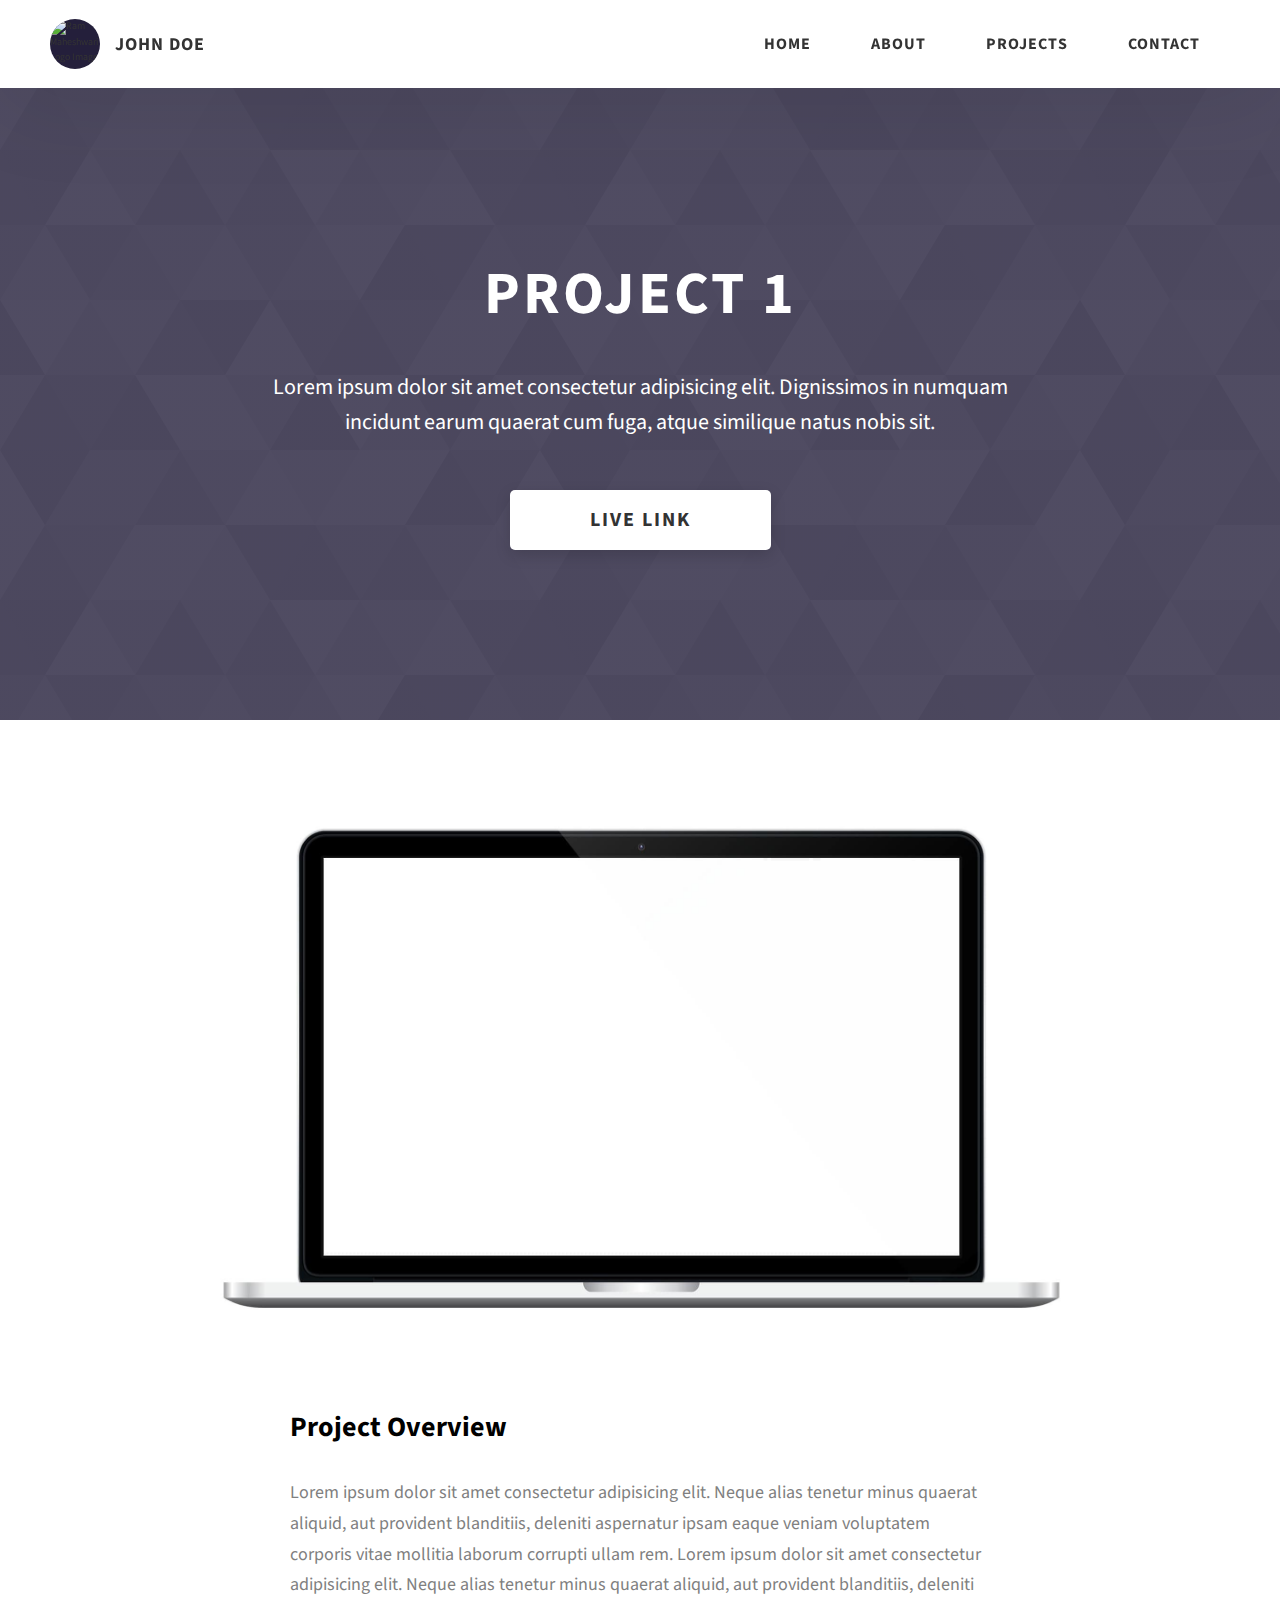
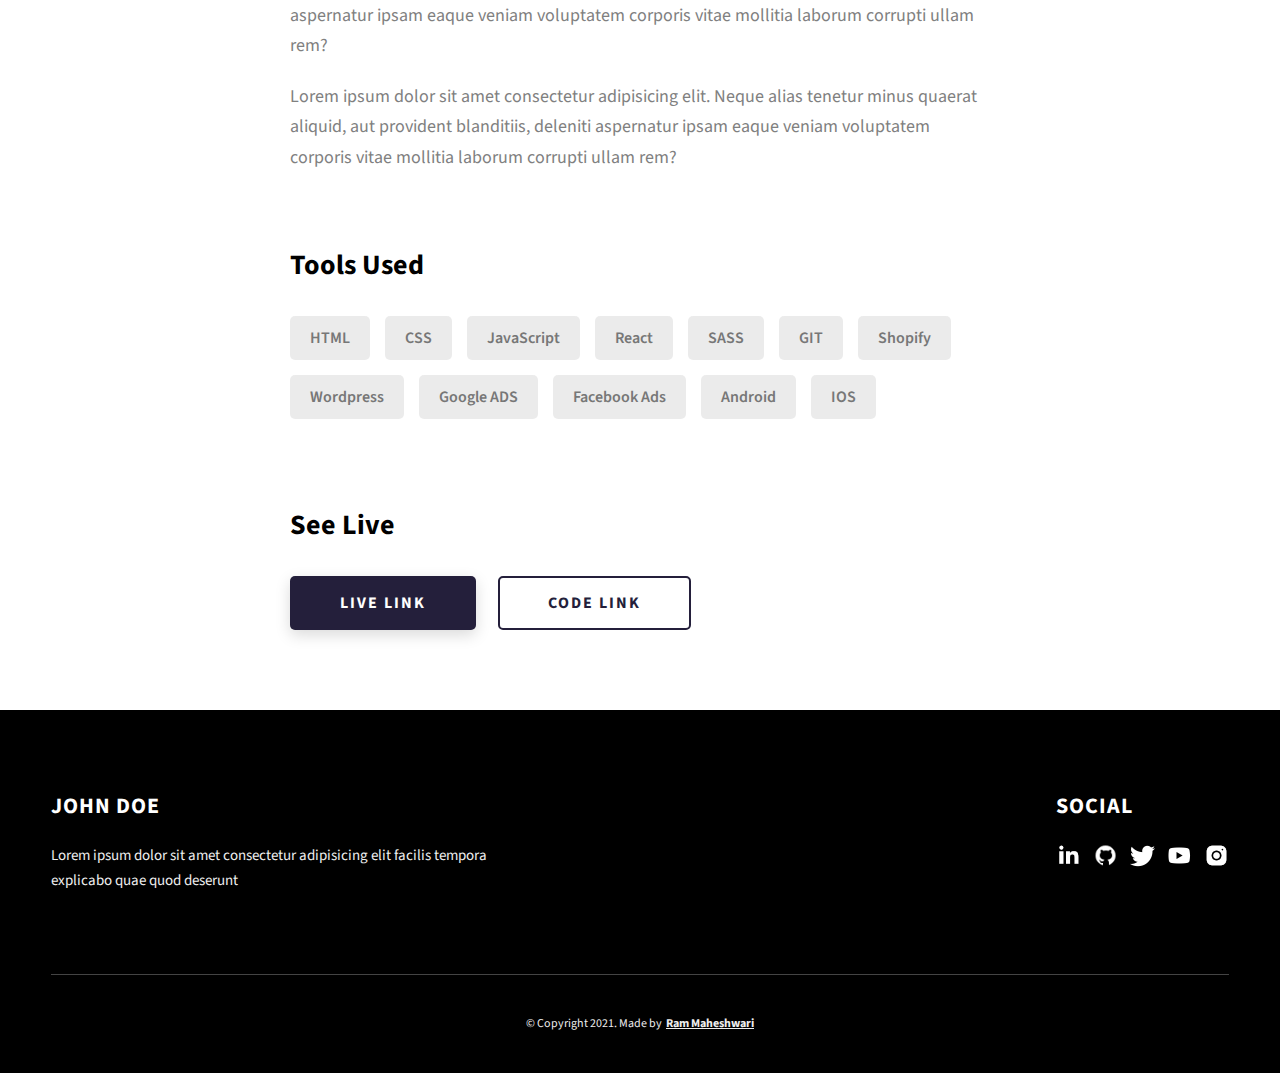
==== project-1.html @ 95735c0f "First Commit" ====
<!DOCTYPE html>
<html lang="en">
  <head>
    <meta charset="UTF-8" />
    <meta name="viewport" content="width=device-width, initial-scale=1.0" />
    <meta http-equiv="X-UA-Compatible" content="ie=edge" />
    <title>Case Study of Project 1</title>
    <meta name="description" content="Case study page of Project" />

    <link rel="stylesheet" href="css/style.css" />

    <link rel="preconnect" href="https://fonts.googleapis.com" />
    <link rel="preconnect" href="https://fonts.gstatic.com" crossorigin />
    <link
      href="https://fonts.googleapis.com/css2?family=Source+Sans+Pro:wght@400;600;700;900&display=swap"
      rel="stylesheet"
    />
  </head>
  <body>
    <header class="header">
      <div class="header__content">
        <div class="header__logo-container">
          <div class="header__logo-img-cont">
            <img
              src="./assets/png/john-doe.png"
              alt="Ram Maheshwari Logo Image"
              class="header__logo-img"
            />
          </div>
          <span class="header__logo-sub">John Doe</span>
        </div>
        <div class="header__main">
          <ul class="header__links">
            <li class="header__link-wrapper">
              <a href="./index.html" class="header__link"> Home </a>
            </li>
            <li class="header__link-wrapper">
              <a href="./index.html#about" class="header__link">About </a>
            </li>
            <li class="header__link-wrapper">
              <a href="./index.html#projects" class="header__link">
                Projects
              </a>
            </li>
            <li class="header__link-wrapper">
              <a href="./index.html#contact" class="header__link"> Contact </a>
            </li>
          </ul>
          <div class="header__main-ham-menu-cont">
            <img
              src="./assets/svg/ham-menu.svg"
              alt="hamburger menu"
              class="header__main-ham-menu"
            />
            <img
              src="./assets/svg/ham-menu-close.svg"
              alt="hamburger menu close"
              class="header__main-ham-menu-close d-none"
            />
          </div>
        </div>
      </div>
      <div class="header__sm-menu">
        <div class="header__sm-menu-content">
          <ul class="header__sm-menu-links">
            <li class="header__sm-menu-link">
              <a href="./index.html"> Home </a>
            </li>

            <li class="header__sm-menu-link">
              <a href="./index.html#about"> About </a>
            </li>

            <li class="header__sm-menu-link">
              <a href="./index.html#projects"> Projects </a>
            </li>

            <li class="header__sm-menu-link">
              <a href="./index.html#contact"> Contact </a>
            </li>
          </ul>
        </div>
      </div>
    </header>
    <section class="project-cs-hero">
      <div class="project-cs-hero__content">
        <h1 class="heading-primary">Project 1</h1>
        <div class="project-cs-hero__info">
          <p class="text-primary">
            Lorem ipsum dolor sit amet consectetur adipisicing elit. Dignissimos
            in numquam incidunt earum quaerat cum fuga, atque similique natus
            nobis sit.
          </p>
        </div>
        <div class="project-cs-hero__cta">
          <a href="#" class="btn btn--bg" target="_blank">Live Link</a>
        </div>
      </div>
    </section>
    <section class="project-details">
      <div class="main-container">
        <div class="project-details__content">
          <div class="project-details__showcase-img-cont">
            <img
              src="./assets/jpeg/project-mockup-example.jpeg"
              alt="Project Image"
              class="project-details__showcase-img"
            />
          </div>
          <div class="project-details__content-main">
            <div class="project-details__desc">
              <h3 class="project-details__content-title">Project Overview</h3>
              <p class="project-details__desc-para">
                Lorem ipsum dolor sit amet consectetur adipisicing elit. Neque
                alias tenetur minus quaerat aliquid, aut provident blanditiis,
                deleniti aspernatur ipsam eaque veniam voluptatem corporis vitae
                mollitia laborum corrupti ullam rem. Lorem ipsum dolor sit amet
                consectetur adipisicing elit. Neque alias tenetur minus quaerat
                aliquid, aut provident blanditiis, deleniti aspernatur ipsam
                eaque veniam voluptatem corporis vitae mollitia laborum corrupti
                ullam rem?
              </p>
              <p class="project-details__desc-para">
                Lorem ipsum dolor sit amet consectetur adipisicing elit. Neque
                alias tenetur minus quaerat aliquid, aut provident blanditiis,
                deleniti aspernatur ipsam eaque veniam voluptatem corporis vitae
                mollitia laborum corrupti ullam rem?
              </p>
            </div>
            <div class="project-details__tools-used">
              <h3 class="project-details__content-title">Tools Used</h3>
              <div class="skills">
                <div class="skills__skill">HTML</div>
                <div class="skills__skill">CSS</div>
                <div class="skills__skill">JavaScript</div>
                <div class="skills__skill">React</div>
                <div class="skills__skill">SASS</div>
                <div class="skills__skill">GIT</div>
                <div class="skills__skill">Shopify</div>
                <div class="skills__skill">Wordpress</div>
                <div class="skills__skill">Google ADS</div>
                <div class="skills__skill">Facebook Ads</div>
                <div class="skills__skill">Android</div>
                <div class="skills__skill">IOS</div>
              </div>
            </div>
            <div class="project-details__links">
              <h3 class="project-details__content-title">See Live</h3>
              <a
                href="#"
                class="btn btn--med btn--theme project-details__links-btn"
                target="_blank"
                >Live Link</a
              >
              <a
                href="#"
                class="btn btn--med btn--theme-inv project-details__links-btn"
                target="_blank"
                >Code Link</a
              >
            </div>
          </div>
        </div>
      </div>
    </section>
    <footer class="main-footer">
      <div class="main-container">
        <div class="main-footer__upper">
          <div class="main-footer__row main-footer__row-1">
            <h2 class="heading heading-sm main-footer__heading-sm">
              <span>Social</span>
            </h2>
            <div class="main-footer__social-cont">
              <a target="_blank" rel="noreferrer" href="#">
                <img
                  class="main-footer__icon"
                  src="./assets/png/linkedin-ico.png"
                  alt="icon"
                />
              </a>
              <a target="_blank" rel="noreferrer" href="#">
                <img
                  class="main-footer__icon"
                  src="./assets/png/github-ico.png"
                  alt="icon"
                />
              </a>
              <a target="_blank" rel="noreferrer" href="#">
                <img
                  class="main-footer__icon"
                  src="./assets/png/twitter-ico.png"
                  alt="icon"
                />
              </a>
              <a target="_blank" rel="noreferrer" href="#">
                <img
                  class="main-footer__icon"
                  src="./assets/png/yt-ico.png"
                  alt="icon"
                />
              </a>
              <a target="_blank" rel="noreferrer" href="#">
                <img
                  class="main-footer__icon main-footer__icon--mr-none"
                  src="./assets/png/insta-ico.png"
                  alt="icon"
                />
              </a>
            </div>
          </div>
          <div class="main-footer__row main-footer__row-2">
            <h4 class="heading heading-sm text-lt">John Doe</h4>
            <p class="main-footer__short-desc">
              Lorem ipsum dolor sit amet consectetur adipisicing elit facilis
              tempora explicabo quae quod deserunt
            </p>
          </div>
        </div>

        <div class="main-footer__lower">
          &copy; Copyright 2021. Made by
          <a rel="noreferrer" target="_blank" href="https://rammaheshwari.com"
            >Ram Maheshwari</a
          >
        </div>
      </div>
    </footer>
    <script src="./index.js"></script>
  </body>
</html>
---- css/style.css ----
/*
0 - 600px:      Phone
600 - 900px:    Tablet portrait
900 - 1200px:   Tablet landscape
[1200 - 1800] is where our normal styles apply
1800px + :      Big desktop
$breakpoint arguement choices:
- phone
- tab-port
- tab-land
- big-desktop

Inside media queries 1em is always 16px i.e 1em = 16px at every screen size only inside media queries
*/
*,
*::after,
*::before {
  margin: 0;
  padding: 0;
  box-sizing: inherit;
  font-family: inherit; }

html {
  font-size: 62.5%;
  scroll-behavior: smooth; }
  @media only screen and (max-width: 75em) {
    html {
      font-size: 59%; } }
  @media only screen and (max-width: 56.25em) {
    html {
      font-size: 56%; } }
  @media only screen and (min-width: 112.5em) {
    html {
      font-size: 65%; } }

body {
  box-sizing: border-box;
  position: relative;
  line-height: 1.5;
  font-family: sans-serif;
  overflow-x: hidden;
  overflow-y: scroll;
  font-family: 'Source Sans Pro', sans-serif; }

a {
  text-decoration: none;
  color: inherit; }

li {
  list-style: none; }

input:focus,
button:focus,
a:focus,
textarea:focus {
  outline: none; }

button {
  border: none;
  cursor: pointer; }

textarea {
  resize: none; }

.heading-primary {
  font-size: 6rem;
  text-transform: uppercase;
  letter-spacing: 3px;
  text-align: center; }
  @media only screen and (max-width: 37.5em) {
    .heading-primary {
      font-size: 4.5rem; } }

.heading-sec__mb-bg {
  margin-bottom: 11rem; }
  @media only screen and (max-width: 56.25em) {
    .heading-sec__mb-bg {
      margin-bottom: 8rem; } }

.heading-sec__mb-med {
  margin-bottom: 9rem; }
  @media only screen and (max-width: 56.25em) {
    .heading-sec__mb-med {
      margin-bottom: 8rem; } }

.heading-sec__main {
  display: block;
  font-size: 4rem;
  text-transform: uppercase;
  letter-spacing: 1px;
  letter-spacing: 3px;
  text-align: center;
  margin-bottom: 3.5rem;
  position: relative; }
  .heading-sec__main--lt {
    color: #fff; }
    .heading-sec__main--lt::after {
      content: '';
      background: #fff !important; }
  .heading-sec__main::after {
    content: '';
    position: absolute;
    top: calc(100% + 1.5rem);
    height: 5px;
    width: 3rem;
    background: #241F3B;
    left: 50%;
    transform: translateX(-50%);
    border-radius: 5px; }
    @media only screen and (max-width: 37.5em) {
      .heading-sec__main::after {
        top: calc(100% + 1.2rem); } }

.heading-sec__sub {
  display: block;
  text-align: center;
  color: #777;
  font-size: 2rem;
  font-weight: 500;
  max-width: 80rem;
  margin: auto;
  line-height: 1.6; }
  @media only screen and (max-width: 37.5em) {
    .heading-sec__sub {
      font-size: 1.8rem; } }
  .heading-sec__sub--lt {
    color: #eee; }

.heading-sm {
  font-size: 2.2rem;
  text-transform: uppercase;
  letter-spacing: 1px; }

.main-container {
  max-width: 120rem;
  margin: auto;
  width: 92%; }

.btn {
  background: #fff;
  color: #333;
  text-transform: uppercase;
  letter-spacing: 2px;
  display: inline-block;
  font-weight: 700;
  border-radius: 5px;
  box-shadow: 0 5px 15px 0 rgba(0, 0, 0, 0.15);
  transition: transform .3s; }
  .btn:hover {
    transform: translateY(-3px); }
  .btn--bg {
    padding: 1.5rem 8rem;
    font-size: 2rem; }
  .btn--med {
    padding: 1.5rem 5rem;
    font-size: 1.6rem; }
  .btn--theme {
    background: #241F3B;
    color: #fff; }
  .btn--theme-inv {
    color: #241F3B;
    background: #fff;
    border: 2px solid #241F3B;
    box-shadow: none;
    padding: calc(1.5rem - 2px) calc(5rem - 2px); }

.sec-pad {
  padding: 12rem 0; }
  @media only screen and (max-width: 56.25em) {
    .sec-pad {
      padding: 8rem 0; } }

.text-primary {
  color: #fff;
  font-size: 2.2rem;
  text-align: center;
  width: 100%;
  line-height: 1.6; }
  @media only screen and (max-width: 37.5em) {
    .text-primary {
      font-size: 2rem; } }

.d-none {
  display: none; }

.home-hero {
  color: #fff;
  background: linear-gradient(to right, rgba(36, 31, 59, 0.8), rgba(36, 31, 59, 0.8)), url(../../assets/svg/common-bg.svg);
  background-position: center;
  height: 100vh;
  min-height: 80rem;
  max-height: 120rem;
  position: relative; }
  @media only screen and (max-width: 37.5em) {
    .home-hero {
      height: unset;
      min-height: unset; } }
  .home-hero__socials {
    position: absolute;
    top: 50%;
    border: 2px solid #eee;
    border-left: 2px solid #eee;
    transform: translateY(-50%); }
    @media only screen and (max-width: 56.25em) {
      .home-hero__socials {
        display: none; } }
  .home-hero__mouse-scroll-cont {
    position: absolute;
    bottom: 3%;
    left: 50%;
    transform: translateX(-50%); }
    @media only screen and (max-width: 37.5em) {
      .home-hero__mouse-scroll-cont {
        display: none; } }
  .home-hero__social {
    width: 5rem; }
  .home-hero__social-icon-link {
    width: 100%;
    display: block;
    padding: 1.2rem;
    border-bottom: 2px solid #eee;
    transition: background .3s; }
    .home-hero__social-icon-link:hover {
      background: rgba(255, 255, 255, 0.1); }
    .home-hero__social-icon-link--bd-none {
      border-bottom: 0; }
  .home-hero__social-icon {
    width: 100%; }
  .home-hero__content {
    position: absolute;
    top: 50%;
    left: 50%;
    transform: translate(-50%, -50%);
    max-width: 90rem;
    width: 92%; }
    @media only screen and (max-width: 37.5em) {
      .home-hero__content {
        padding: 19rem 0 13rem 0;
        margin: auto;
        position: static;
        transform: translate(0, 0); } }
  .home-hero__info {
    margin: 3rem auto 0 auto;
    max-width: 80rem; }
  .home-hero__cta {
    margin-top: 5rem;
    text-align: center; }

.about {
  background: #fafafa; }
  .about__content {
    display: grid;
    grid-template-columns: 1fr 1fr;
    grid-gap: 10rem; }
    @media only screen and (max-width: 56.25em) {
      .about__content {
        grid-template-columns: 1fr;
        grid-gap: 8rem; } }
    .about__content-title {
      font-weight: 700;
      font-size: 2.8rem;
      margin-bottom: 3rem; }
      @media only screen and (max-width: 37.5em) {
        .about__content-title {
          font-size: 2.4rem; } }
    .about__content-details-para {
      font-size: 1.8rem;
      color: grey;
      max-width: 60rem;
      line-height: 1.7;
      margin-bottom: 1rem; }
      .about__content-details-para--hl {
        font-weight: 700;
        margin: 0 3px; }
      .about__content-details-para:last-child {
        margin-bottom: 4rem; }

.projects__row {
  display: grid;
  grid-template-columns: 1.5fr 1fr;
  grid-gap: 5rem;
  margin-bottom: 11rem; }
  @media only screen and (max-width: 56.25em) {
    .projects__row {
      grid-template-columns: 1fr;
      grid-gap: 2rem;
      margin-bottom: 8rem; } }
  @media only screen and (max-width: 56.25em) {
    .projects__row {
      text-align: center; } }
  .projects__row:last-child {
    margin-bottom: 0; }
  .projects__row-img-cont {
    overflow: hidden; }
  .projects__row-img {
    width: 100%;
    display: block;
    object-fit: cover; }
  .projects__row-content {
    padding: 2rem 0;
    display: flex;
    justify-content: center;
    flex-direction: column;
    align-items: flex-start; }
    @media only screen and (max-width: 56.25em) {
      .projects__row-content {
        align-items: center; } }
    .projects__row-content-title {
      font-weight: 700;
      font-size: 2.8rem;
      margin-bottom: 2rem; }
      @media only screen and (max-width: 37.5em) {
        .projects__row-content-title {
          font-size: 2.4rem; } }
    .projects__row-content-desc {
      font-size: 1.8rem;
      color: grey;
      max-width: 60rem;
      line-height: 1.7;
      margin-bottom: 3rem; }
      @media only screen and (max-width: 37.5em) {
        .projects__row-content-desc {
          font-size: 1.7rem; } }

.contact {
  background: linear-gradient(to right, rgba(36, 31, 59, 0.8), rgba(36, 31, 59, 0.8)), url(../../assets/svg/common-bg.svg);
  background-size: cover;
  background-position: center; }
  .contact__form-container {
    box-shadow: 0 0 10px rgba(0, 0, 0, 0.1);
    background: white;
    padding: 4rem;
    margin-top: 6rem;
    max-width: 80rem;
    text-align: right;
    width: 95%;
    border-radius: 5px;
    margin: 5rem auto 0 auto; }
    @media only screen and (max-width: 37.5em) {
      .contact__form-container {
        padding: 3rem; } }
  .contact__form-field {
    margin-bottom: 4rem; }
    @media only screen and (max-width: 37.5em) {
      .contact__form-field {
        margin-bottom: 3rem; } }
  .contact__form-label {
    color: #666;
    font-size: 1.4rem;
    letter-spacing: 1px;
    font-weight: 700;
    margin-bottom: 1rem;
    display: block;
    text-align: left; }
  .contact__form-input {
    color: #333;
    padding: 2rem;
    width: 100%;
    border: 1px solid #ebebeb;
    font-size: 1.6rem;
    letter-spacing: 0px;
    background: #f0f0f0;
    border-radius: 5px;
    font-weight: 600;
    /* Code for Modern Browsers */
    /* Code for WebKit, Blink, Edge */
    /* Code for Internet Explorer 10-11 */
    /* Code for Microsoft Edge */
    /* Code for Mozilla Firefox 4 to 18 */
    /* Code for Mozilla Firefox 19+ */ }
    .contact__form-input::placeholder {
      color: #999;
      font-weight: 600;
      font-size: 1.6rem; }
    .contact__form-input::-webkit-input-placeholder {
      color: #999;
      font-weight: 600;
      font-size: 1.6rem; }
    .contact__form-input:-ms-input-placeholder {
      color: #999;
      font-weight: 600;
      font-size: 1.6rem; }
    .contact__form-input::-ms-input-placeholder {
      color: #999;
      font-weight: 600;
      font-size: 1.6rem; }
    .contact__form-input:-moz-placeholder {
      opacity: 1;
      color: #999;
      font-weight: 600;
      font-size: 1.6rem; }
    .contact__form-input::-moz-placeholder {
      opacity: 1;
      color: #999;
      font-weight: 600;
      font-size: 1.6rem; }
  .contact__btn {
    width: 30%;
    padding: 2rem 4rem;
    font-size: 1.6rem; }
    @media only screen and (max-width: 37.5em) {
      .contact__btn {
        width: 100%; } }

.project-cs-hero {
  color: #fff;
  background: linear-gradient(to right, rgba(36, 31, 59, 0.8), rgba(36, 31, 59, 0.8)), url(../../assets/svg/common-bg.svg);
  background-size: cover;
  background-position: center;
  position: relative; }
  @media only screen and (max-width: 37.5em) {
    .project-cs-hero {
      height: unset;
      min-height: unset; } }
  .project-cs-hero__content {
    padding: 25rem 0 17rem 0;
    max-width: 90rem;
    width: 92%;
    margin: auto; }
    @media only screen and (max-width: 37.5em) {
      .project-cs-hero__content {
        padding: 19rem 0 13rem 0;
        margin: auto;
        position: static;
        transform: translate(0, 0); } }
  .project-cs-hero__info {
    margin: 3rem auto 0 auto;
    max-width: 80rem; }
  .project-cs-hero__cta {
    margin-top: 5rem;
    text-align: center; }

.project-details__content {
  padding: 8rem 0;
  max-width: 90rem;
  margin: auto; }
  .project-details__content-title {
    font-weight: 700;
    font-size: 2.8rem;
    margin-bottom: 3rem; }
    @media only screen and (max-width: 37.5em) {
      .project-details__content-title {
        font-size: 2.4rem; } }

.project-details__showcase-img-cont {
  width: 100%;
  margin-bottom: 6rem; }

.project-details__showcase-img {
  width: 100%; }

.project-details__content-main {
  width: 100%;
  max-width: 70rem;
  margin: auto; }

.project-details__desc {
  margin: 0 0 7rem 0; }
  .project-details__desc-para {
    font-size: 1.8rem;
    line-height: 1.7;
    color: grey;
    margin-bottom: 2rem; }

.project-details__tools-used {
  margin: 0 0 7rem 0; }
  .project-details__tools-used-list {
    display: flex;
    flex-wrap: wrap; }
  .project-details__tools-used-item {
    padding: 1rem 2rem;
    margin-bottom: 1.5rem;
    margin-right: 1.5rem;
    font-size: 1.6rem;
    background: rgba(153, 153, 153, 0.2);
    border-radius: 5px;
    font-weight: 600;
    color: #777; }

.project-details__links {
  margin: 0 0; }
  .project-details__links-btn {
    margin-right: 2rem; }
    @media only screen and (max-width: 37.5em) {
      .project-details__links-btn {
        margin-right: 0;
        width: 70%;
        margin-bottom: 2rem;
        text-align: center; } }
    .project-details__links-btn:last-child {
      margin: 0; }
      @media only screen and (max-width: 37.5em) {
        .project-details__links-btn:last-child {
          margin: 0; } }

.header {
  position: fixed;
  width: 100%;
  z-index: 1000;
  background: #000;
  background: #fff;
  box-shadow: 0 10px 100px rgba(0, 0, 0, 0.1); }
  .header__content {
    display: flex;
    align-items: center;
    justify-content: space-between;
    padding: 1rem 5rem; }
    @media only screen and (max-width: 56.25em) {
      .header__content {
        padding: 0 2rem; } }
  .header__logo-container {
    display: flex;
    align-items: center;
    cursor: pointer;
    color: #333;
    transition: color .3s; }
    .header__logo-container:hover {
      color: #241F3B; }
  .header__logo-img-cont {
    width: 5rem;
    height: 5rem;
    border-radius: 50px;
    overflow: hidden;
    margin-right: 1.5rem;
    background: #241F3B; }
    @media only screen and (max-width: 56.25em) {
      .header__logo-img-cont {
        width: 4.5rem;
        height: 4.5rem;
        margin-right: 1.2rem; } }
  .header__logo-img {
    width: 100%;
    height: 100%;
    object-fit: cover;
    object-position: center;
    display: block; }
  .header__logo-sub {
    font-size: 1.8rem;
    text-transform: uppercase;
    font-weight: 700;
    letter-spacing: 1px; }
  .header__links {
    display: flex; }
    @media only screen and (max-width: 37.5em) {
      .header__links {
        display: none; } }
  .header__link {
    padding: 2.2rem 3rem;
    display: inline-block;
    font-size: 1.6rem;
    color: #333;
    text-transform: uppercase;
    letter-spacing: 1px;
    font-weight: 700;
    transition: color .3s; }
    .header__link:hover {
      color: #241F3B; }
    @media only screen and (max-width: 56.25em) {
      .header__link {
        padding: 3rem 1.8rem;
        font-size: 1.5rem; } }
  .header__main-ham-menu-cont {
    display: none;
    width: 3rem;
    padding: 2.2rem 0; }
    @media only screen and (max-width: 37.5em) {
      .header__main-ham-menu-cont {
        display: block; } }
  .header__main-ham-menu {
    width: 100%; }
  .header__main-ham-menu-close {
    width: 100%; }
  .header__sm-menu {
    background: #fff;
    position: absolute;
    width: 100%;
    top: 100%;
    visibility: hidden;
    opacity: 0;
    transition: all .3s;
    box-shadow: 0px 5px 5px 0px rgba(0, 0, 0, 0.1);
    -webkit-box-shadow: 0px 5px 5px 0px rgba(0, 0, 0, 0.1);
    -moz-box-shadow: 0px 5px 5px 0px rgba(0, 0, 0, 0.1); }
    .header__sm-menu--active {
      visibility: hidden;
      opacity: 0; }
      @media only screen and (max-width: 37.5em) {
        .header__sm-menu--active {
          visibility: visible;
          opacity: 1; } }
  .header__sm-menu-link a {
    display: block;
    text-decoration: none;
    padding: 2.5rem 3rem;
    font-size: 1.6rem;
    color: #333;
    text-align: right;
    border-bottom: 1px solid #eee;
    font-weight: 700;
    text-transform: uppercase;
    letter-spacing: 2px;
    transition: color .3s; }
    .header__sm-menu-link a:hover {
      color: #241F3B; }
  .header__sm-menu-link:first-child a {
    border-top: 1px solid #eee; }
  .header__sm-menu-link-last {
    border-bottom: 0; }

.main-footer {
  background: #000;
  color: #fff; }
  .main-footer__upper {
    display: flex;
    justify-content: space-between;
    padding: 8rem 0; }
    @media only screen and (max-width: 56.25em) {
      .main-footer__upper {
        padding: 6rem 0; } }
    @media only screen and (max-width: 37.5em) {
      .main-footer__upper {
        display: block; } }
  .main-footer__row-1 {
    order: 2; }
    @media only screen and (max-width: 56.25em) {
      .main-footer__row-1 {
        margin-bottom: 5rem; } }
  .main-footer__row-2 {
    width: 40%;
    order: 1;
    max-width: 50rem; }
    @media only screen and (max-width: 56.25em) {
      .main-footer__row-2 {
        width: 100%; } }
  .main-footer__short-desc {
    margin-top: 2rem;
    color: #eee;
    font-size: 1.5rem;
    line-height: 1.7; }
  .main-footer__social-cont {
    margin-top: 2rem; }
  .main-footer__icon {
    margin-right: 1rem;
    width: 2.5rem; }
    .main-footer__icon--mr-none {
      margin-right: 0; }
  .main-footer__lower {
    padding: 4rem 0;
    border-top: 1px solid #444;
    color: #eee;
    font-size: 1.2rem;
    text-align: left;
    text-align: center; }
    .main-footer__lower a {
      text-decoration: underline;
      font-weight: bold;
      margin-left: 2px; }
    @media only screen and (max-width: 56.25em) {
      .main-footer__lower {
        padding: 3.5rem 0; } }

.skills {
  display: flex;
  flex-wrap: wrap; }
  .skills__skill {
    padding: 1rem 2rem;
    margin-bottom: 1.5rem;
    margin-right: 1.5rem;
    font-size: 1.6rem;
    background: rgba(153, 153, 153, 0.2);
    border-radius: 5px;
    font-weight: 600;
    color: #777; }

.mouse {
  width: 25px;
  height: 40px;
  border: 2px solid #eee;
  border-radius: 60px;
  position: relative;
  overflow: hidden; }
  .mouse::before {
    content: '';
    width: 5px;
    height: 5px;
    position: absolute;
    top: 7px;
    left: 50%;
    transform: translateX(-50%);
    background-color: #eee;
    border-radius: 50%;
    opacity: 1;
    animation: wheel 1.3s infinite;
    -webkit-animation: wheel 1.3s infinite; }

@keyframes wheel {
  to {
    opacity: 0;
    top: 27px; } }

@-webkit-keyframes wheel {
  to {
    opacity: 0;
    top: 27px; } }
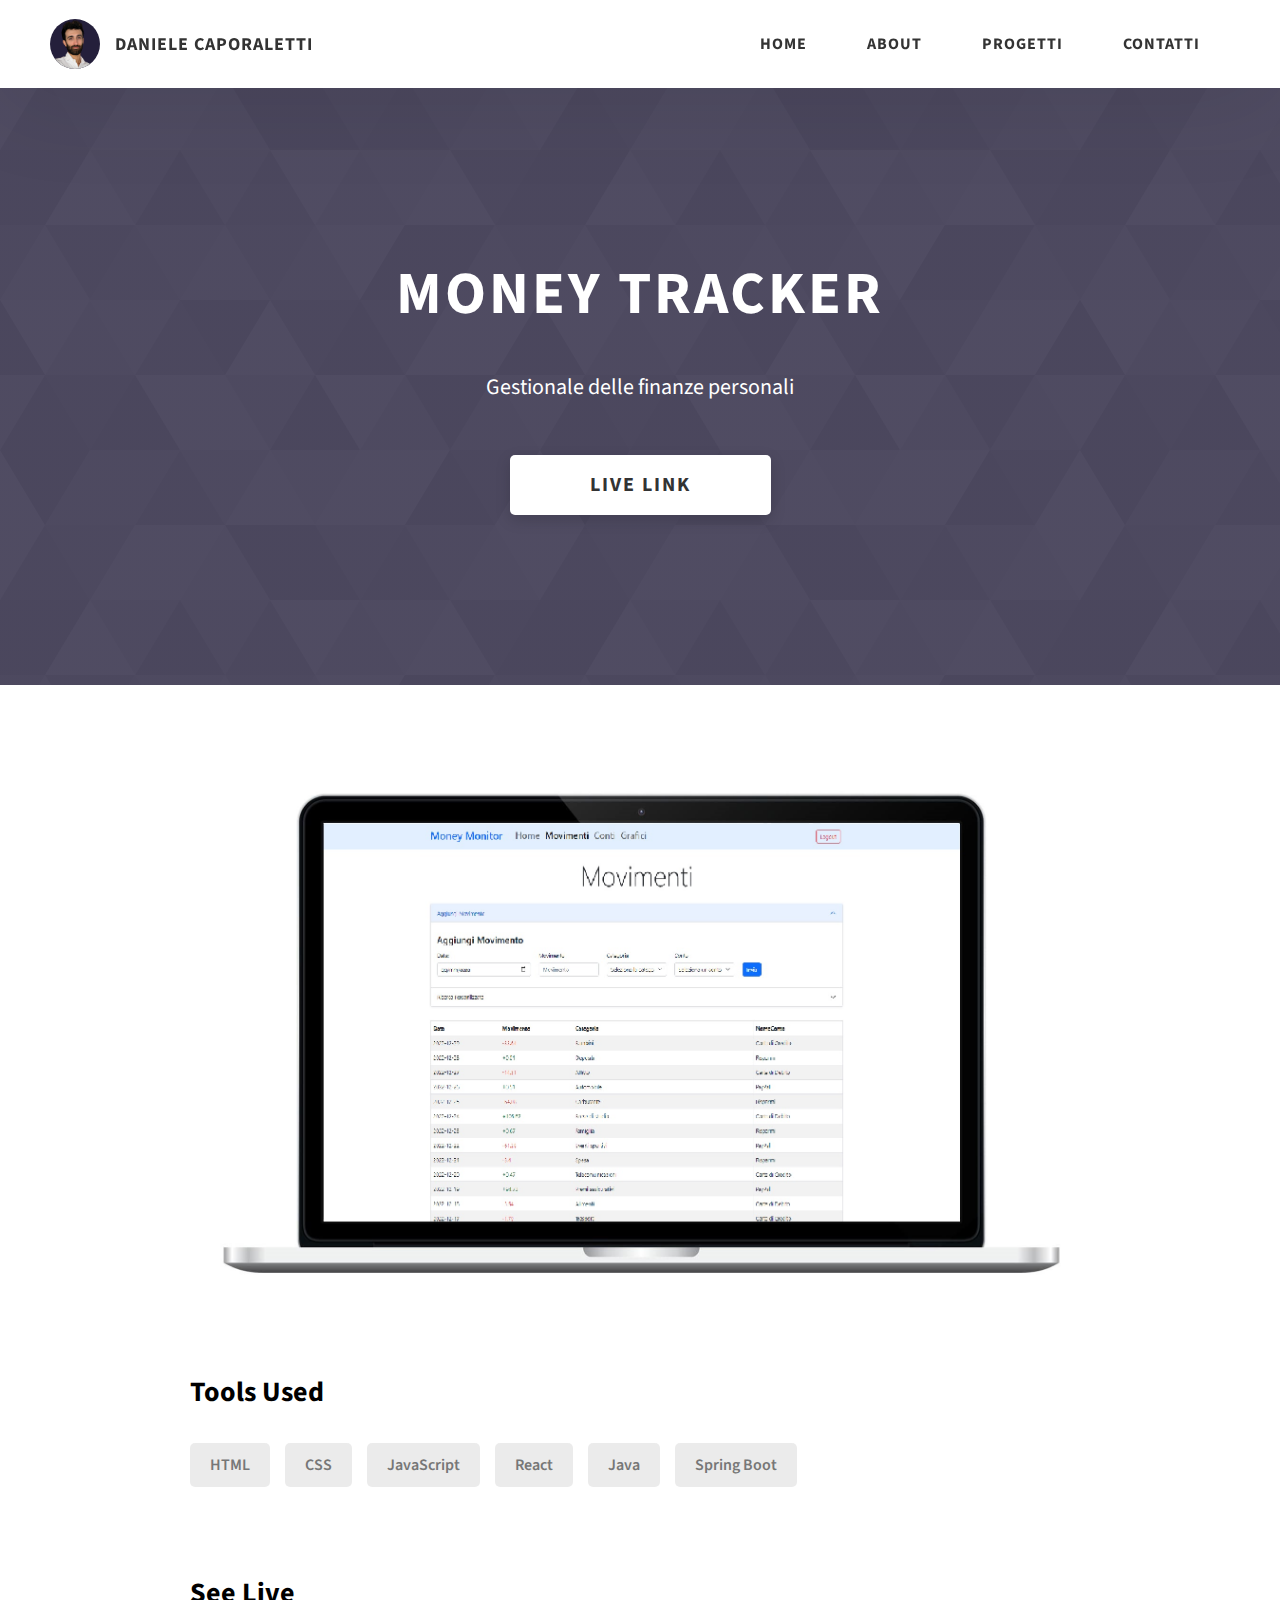
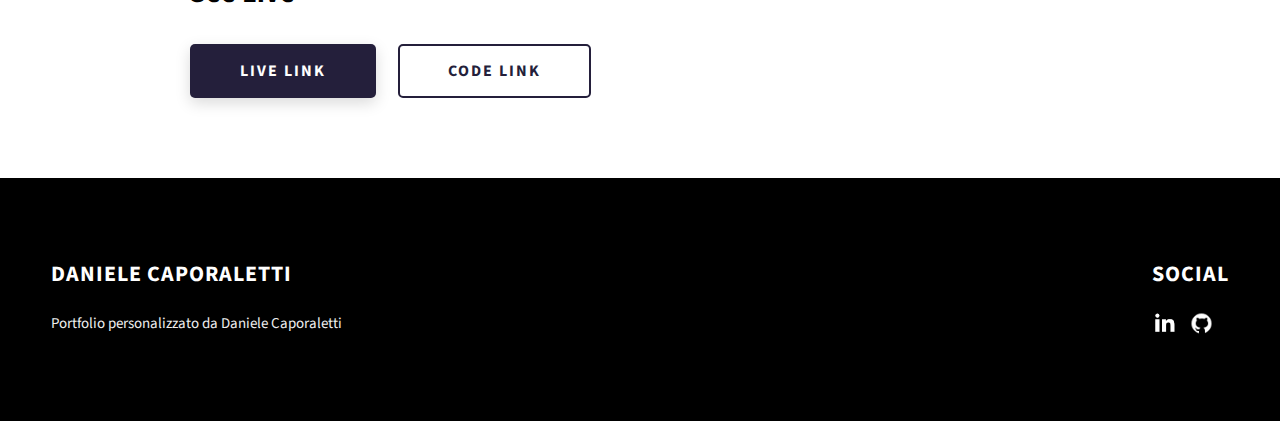
==== commit 3820f6e1: "aggiunto i progetti" ====
--- a/project-1.html
+++ b/project-1.html
@@ -4,7 +4,7 @@
     <meta charset="UTF-8" />
     <meta name="viewport" content="width=device-width, initial-scale=1.0" />
     <meta http-equiv="X-UA-Compatible" content="ie=edge" />
-    <title>Case Study of Project 1</title>
+    <title>Case Study of Money Tracker</title>
     <meta name="description" content="Case study page of Project" />
 
     <link rel="stylesheet" href="css/style.css" />
@@ -22,12 +22,12 @@
         <div class="header__logo-container">
           <div class="header__logo-img-cont">
             <img
-              src="./assets/png/john-doe.png"
+              src="./assets/png/daniele-caporaletti.png"
               alt="Ram Maheshwari Logo Image"
               class="header__logo-img"
             />
           </div>
-          <span class="header__logo-sub">John Doe</span>
+          <span class="header__logo-sub">Daniele Caporaletti</span>
         </div>
         <div class="header__main">
           <ul class="header__links">
@@ -39,11 +39,11 @@
             </li>
             <li class="header__link-wrapper">
               <a href="./index.html#projects" class="header__link">
-                Projects
+                Progetti
               </a>
             </li>
             <li class="header__link-wrapper">
-              <a href="./index.html#contact" class="header__link"> Contact </a>
+              <a href="./index.html#contact" class="header__link"> Contatti </a>
             </li>
           </ul>
           <div class="header__main-ham-menu-cont">
@@ -72,11 +72,11 @@
             </li>
 
             <li class="header__sm-menu-link">
-              <a href="./index.html#projects"> Projects </a>
+              <a href="./index.html#projects"> Progetti </a>
             </li>
 
             <li class="header__sm-menu-link">
-              <a href="./index.html#contact"> Contact </a>
+              <a href="./index.html#contact"> Contatti </a>
             </li>
           </ul>
         </div>
@@ -84,16 +84,14 @@
     </header>
     <section class="project-cs-hero">
       <div class="project-cs-hero__content">
-        <h1 class="heading-primary">Project 1</h1>
+        <h1 class="heading-primary">Money Tracker</h1>
         <div class="project-cs-hero__info">
           <p class="text-primary">
-            Lorem ipsum dolor sit amet consectetur adipisicing elit. Dignissimos
-            in numquam incidunt earum quaerat cum fuga, atque similique natus
-            nobis sit.
+            Gestionale delle finanze personali
           </p>
         </div>
         <div class="project-cs-hero__cta">
-          <a href="#" class="btn btn--bg" target="_blank">Live Link</a>
+          <a href="http://finanze.danielecaporaletti.it/login" class="btn btn--bg" target="_blank">Live Link</a>
         </div>
       </div>
     </section>
@@ -102,12 +100,13 @@
         <div class="project-details__content">
           <div class="project-details__showcase-img-cont">
             <img
-              src="./assets/jpeg/project-mockup-example.jpeg"
+              src="./assets/jpeg/project-finanze-personali.jpg"
               alt="Project Image"
               class="project-details__showcase-img"
             />
           </div>
           <div class="project-details__content-main">
+            <!--
             <div class="project-details__desc">
               <h3 class="project-details__content-title">Project Overview</h3>
               <p class="project-details__desc-para">
@@ -126,6 +125,7 @@
                 deleniti aspernatur ipsam eaque veniam voluptatem corporis vitae
                 mollitia laborum corrupti ullam rem?
               </p>
+            -->
             </div>
             <div class="project-details__tools-used">
               <h3 class="project-details__content-title">Tools Used</h3>
@@ -134,26 +134,20 @@
                 <div class="skills__skill">CSS</div>
                 <div class="skills__skill">JavaScript</div>
                 <div class="skills__skill">React</div>
-                <div class="skills__skill">SASS</div>
-                <div class="skills__skill">GIT</div>
-                <div class="skills__skill">Shopify</div>
-                <div class="skills__skill">Wordpress</div>
-                <div class="skills__skill">Google ADS</div>
-                <div class="skills__skill">Facebook Ads</div>
-                <div class="skills__skill">Android</div>
-                <div class="skills__skill">IOS</div>
+                <div class="skills__skill">Java</div>
+                <div class="skills__skill">Spring Boot</div>
               </div>
             </div>
             <div class="project-details__links">
               <h3 class="project-details__content-title">See Live</h3>
               <a
-                href="#"
+                href="http://finanze.danielecaporaletti.it/login"
                 class="btn btn--med btn--theme project-details__links-btn"
                 target="_blank"
                 >Live Link</a
               >
               <a
-                href="#"
+                href="https://github.com/danielecaporaletti/FinanzeMonitor"
                 class="btn btn--med btn--theme-inv project-details__links-btn"
                 target="_blank"
                 >Code Link</a
@@ -171,58 +165,30 @@
               <span>Social</span>
             </h2>
             <div class="main-footer__social-cont">
-              <a target="_blank" rel="noreferrer" href="#">
+              <a target="_blank" rel="noreferrer" href="https://www.linkedin.com/in/daniele-caporaletti-86a509224">
                 <img
                   class="main-footer__icon"
                   src="./assets/png/linkedin-ico.png"
                   alt="icon"
                 />
               </a>
-              <a target="_blank" rel="noreferrer" href="#">
+              <a target="_blank" rel="noreferrer" href="https://github.com/danielecaporaletti">
                 <img
                   class="main-footer__icon"
                   src="./assets/png/github-ico.png"
                   alt="icon"
                 />
               </a>
-              <a target="_blank" rel="noreferrer" href="#">
-                <img
-                  class="main-footer__icon"
-                  src="./assets/png/twitter-ico.png"
-                  alt="icon"
-                />
-              </a>
-              <a target="_blank" rel="noreferrer" href="#">
-                <img
-                  class="main-footer__icon"
-                  src="./assets/png/yt-ico.png"
-                  alt="icon"
-                />
-              </a>
-              <a target="_blank" rel="noreferrer" href="#">
-                <img
-                  class="main-footer__icon main-footer__icon--mr-none"
-                  src="./assets/png/insta-ico.png"
-                  alt="icon"
-                />
-              </a>
             </div>
           </div>
           <div class="main-footer__row main-footer__row-2">
-            <h4 class="heading heading-sm text-lt">John Doe</h4>
+            <h4 class="heading heading-sm text-lt">Daniele Caporaletti</h4>
             <p class="main-footer__short-desc">
-              Lorem ipsum dolor sit amet consectetur adipisicing elit facilis
-              tempora explicabo quae quod deserunt
+              Portfolio personalizzato da Daniele Caporaletti
             </p>
           </div>
         </div>
 
-        <div class="main-footer__lower">
-          &copy; Copyright 2021. Made by
-          <a rel="noreferrer" target="_blank" href="https://rammaheshwari.com"
-            >Ram Maheshwari</a
-          >
-        </div>
       </div>
     </footer>
     <script src="./index.js"></script>
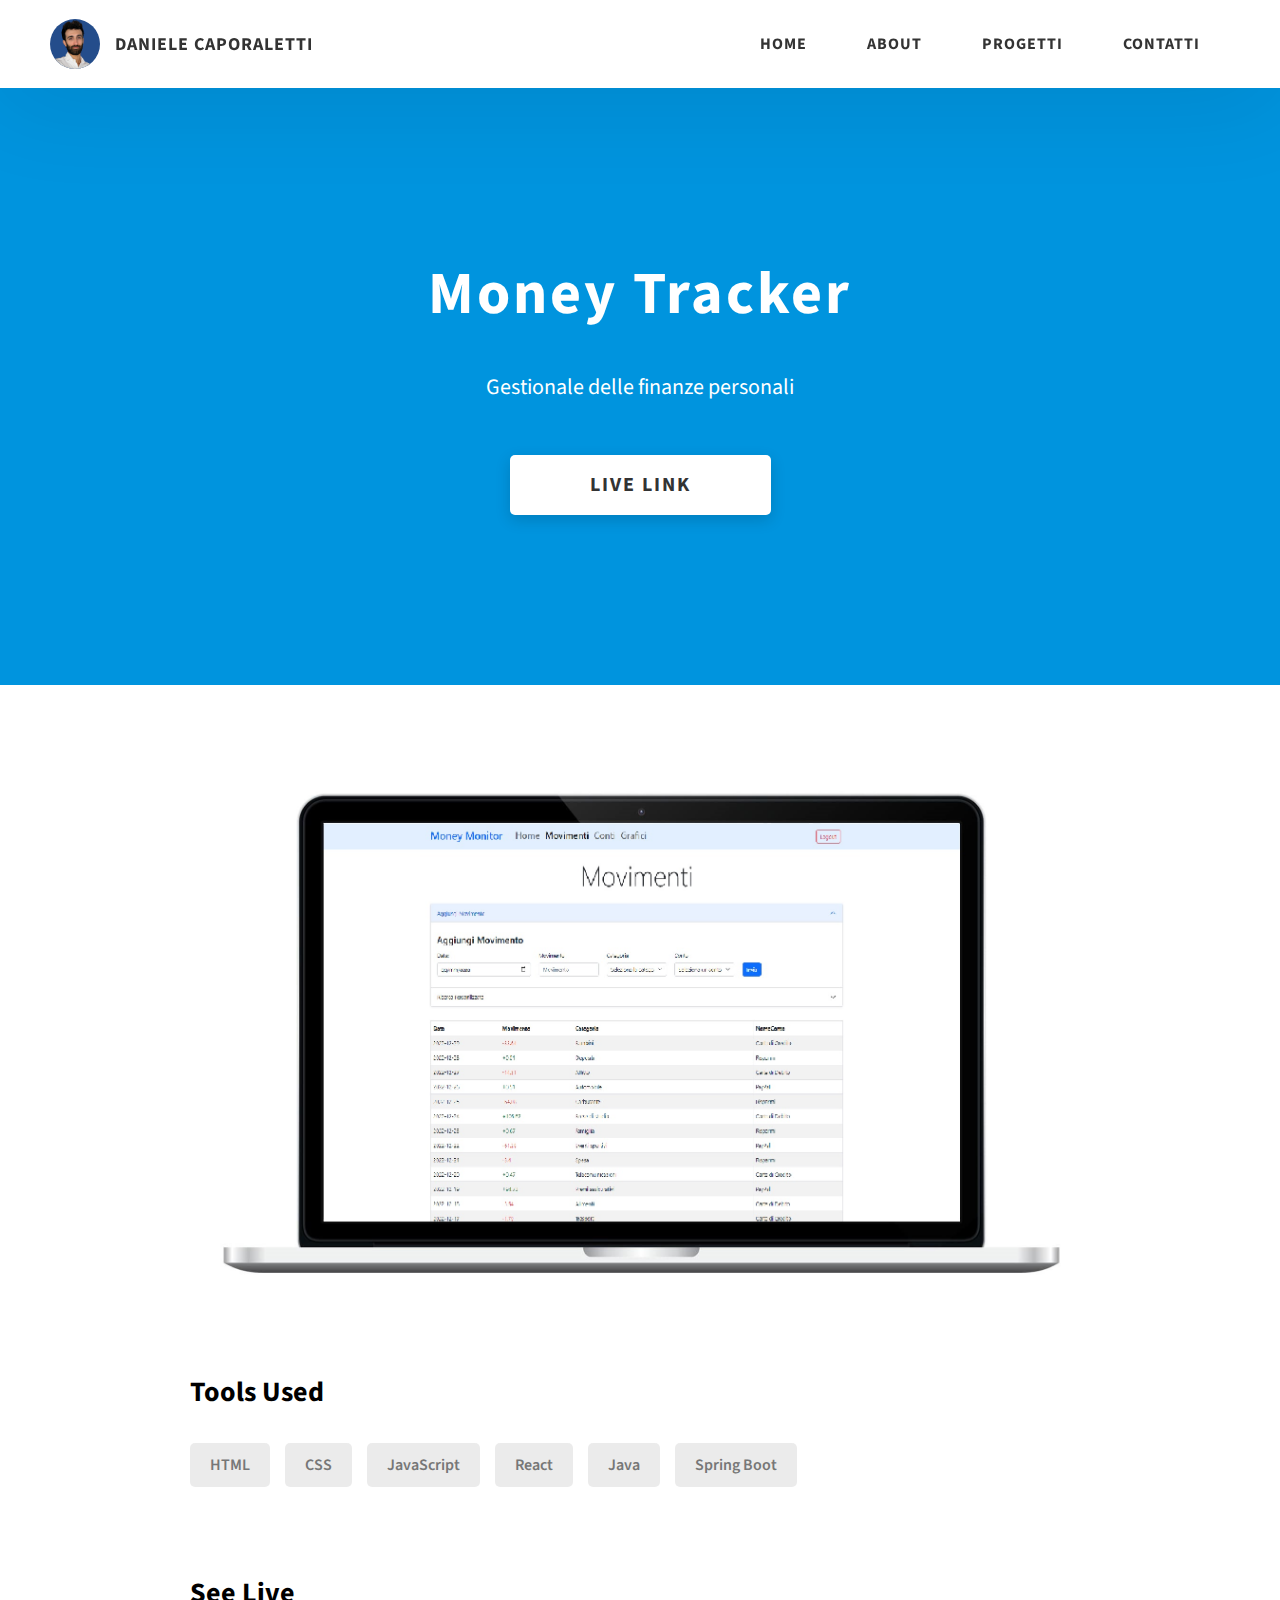
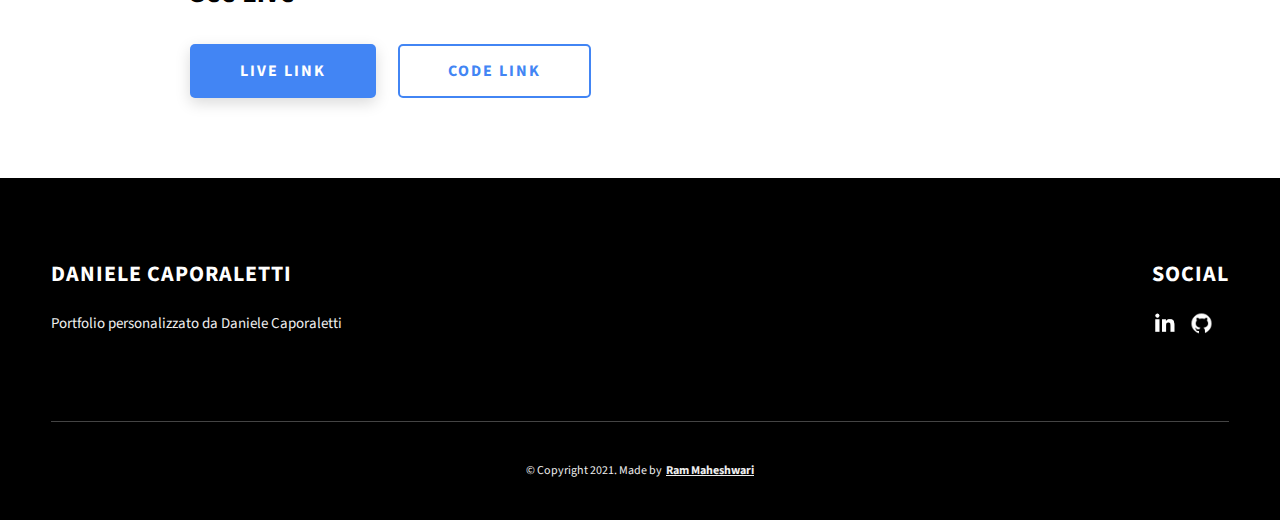
==== commit 525c2a46: "Âmodify aspect" ====
--- a/project-1.html
+++ b/project-1.html
@@ -188,7 +188,12 @@
             </p>
           </div>
         </div>
-
+        <div class="main-footer__lower">
+          &copy; Copyright 2021. Made by
+          <a rel="noreferrer" target="_blank" href="https://rammaheshwari.com"
+            >Ram Maheshwari</a
+          >
+        </div>
       </div>
     </footer>
     <script src="./index.js"></script>
--- a/css/style.css
+++ b/css/style.css
@@ -64,7 +64,7 @@
 
 .heading-primary {
   font-size: 6rem;
-  text-transform: uppercase;
+  /*text-transform: uppercase;*/
   letter-spacing: 3px;
   text-align: center; }
   @media only screen and (max-width: 37.5em) {
@@ -103,7 +103,7 @@
     top: calc(100% + 1.5rem);
     height: 5px;
     width: 3rem;
-    background: #241F3B;
+    background: #000000;
     left: 50%;
     transform: translateX(-50%);
     border-radius: 5px; }
@@ -155,12 +155,12 @@
     padding: 1.5rem 5rem;
     font-size: 1.6rem; }
   .btn--theme {
-    background: #241F3B;
+    background: #4285F4;
     color: #fff; }
   .btn--theme-inv {
-    color: #241F3B;
+    color: #4285F4;
     background: #fff;
-    border: 2px solid #241F3B;
+    border: 2px solid #4285F4;
     box-shadow: none;
     padding: calc(1.5rem - 2px) calc(5rem - 2px); }
 
@@ -185,7 +185,7 @@
 
 .home-hero {
   color: #fff;
-  background: linear-gradient(to right, rgba(36, 31, 59, 0.8), rgba(36, 31, 59, 0.8)), url(../../assets/svg/common-bg.svg);
+  background: #0094DE;
   background-position: center;
   height: 100vh;
   min-height: 80rem;
@@ -269,6 +269,10 @@
       max-width: 60rem;
       line-height: 1.7;
       margin-bottom: 1rem; }
+      .about__content-details-para > a {
+        color: rgb(148, 148, 255);
+        text-decoration: underline;
+      }
       .about__content-details-para--hl {
         font-weight: 700;
         margin: 0 3px; }
@@ -323,7 +327,7 @@
           font-size: 1.7rem; } }
 
 .contact {
-  background: linear-gradient(to right, rgba(36, 31, 59, 0.8), rgba(36, 31, 59, 0.8)), url(../../assets/svg/common-bg.svg);
+  background: #0094DE;
   background-size: cover;
   background-position: center; }
   .contact__form-container {
@@ -404,7 +408,7 @@
 
 .project-cs-hero {
   color: #fff;
-  background: linear-gradient(to right, rgba(36, 31, 59, 0.8), rgba(36, 31, 59, 0.8)), url(../../assets/svg/common-bg.svg);
+  background: #0094DE;
   background-size: cover;
   background-position: center;
   position: relative; }
@@ -515,14 +519,14 @@
     color: #333;
     transition: color .3s; }
     .header__logo-container:hover {
-      color: #241F3B; }
+      color: #4285F4; }
   .header__logo-img-cont {
     width: 5rem;
     height: 5rem;
     border-radius: 50px;
     overflow: hidden;
     margin-right: 1.5rem;
-    background: #241F3B; }
+    background: #244d8b; }
     @media only screen and (max-width: 56.25em) {
       .header__logo-img-cont {
         width: 4.5rem;
@@ -554,7 +558,7 @@
     font-weight: 700;
     transition: color .3s; }
     .header__link:hover {
-      color: #241F3B; }
+      color: #4285F4; }
     @media only screen and (max-width: 56.25em) {
       .header__link {
         padding: 3rem 1.8rem;
@@ -601,7 +605,7 @@
     letter-spacing: 2px;
     transition: color .3s; }
     .header__sm-menu-link a:hover {
-      color: #241F3B; }
+      color: #4285F4; }
   .header__sm-menu-link:first-child a {
     border-top: 1px solid #eee; }
   .header__sm-menu-link-last {
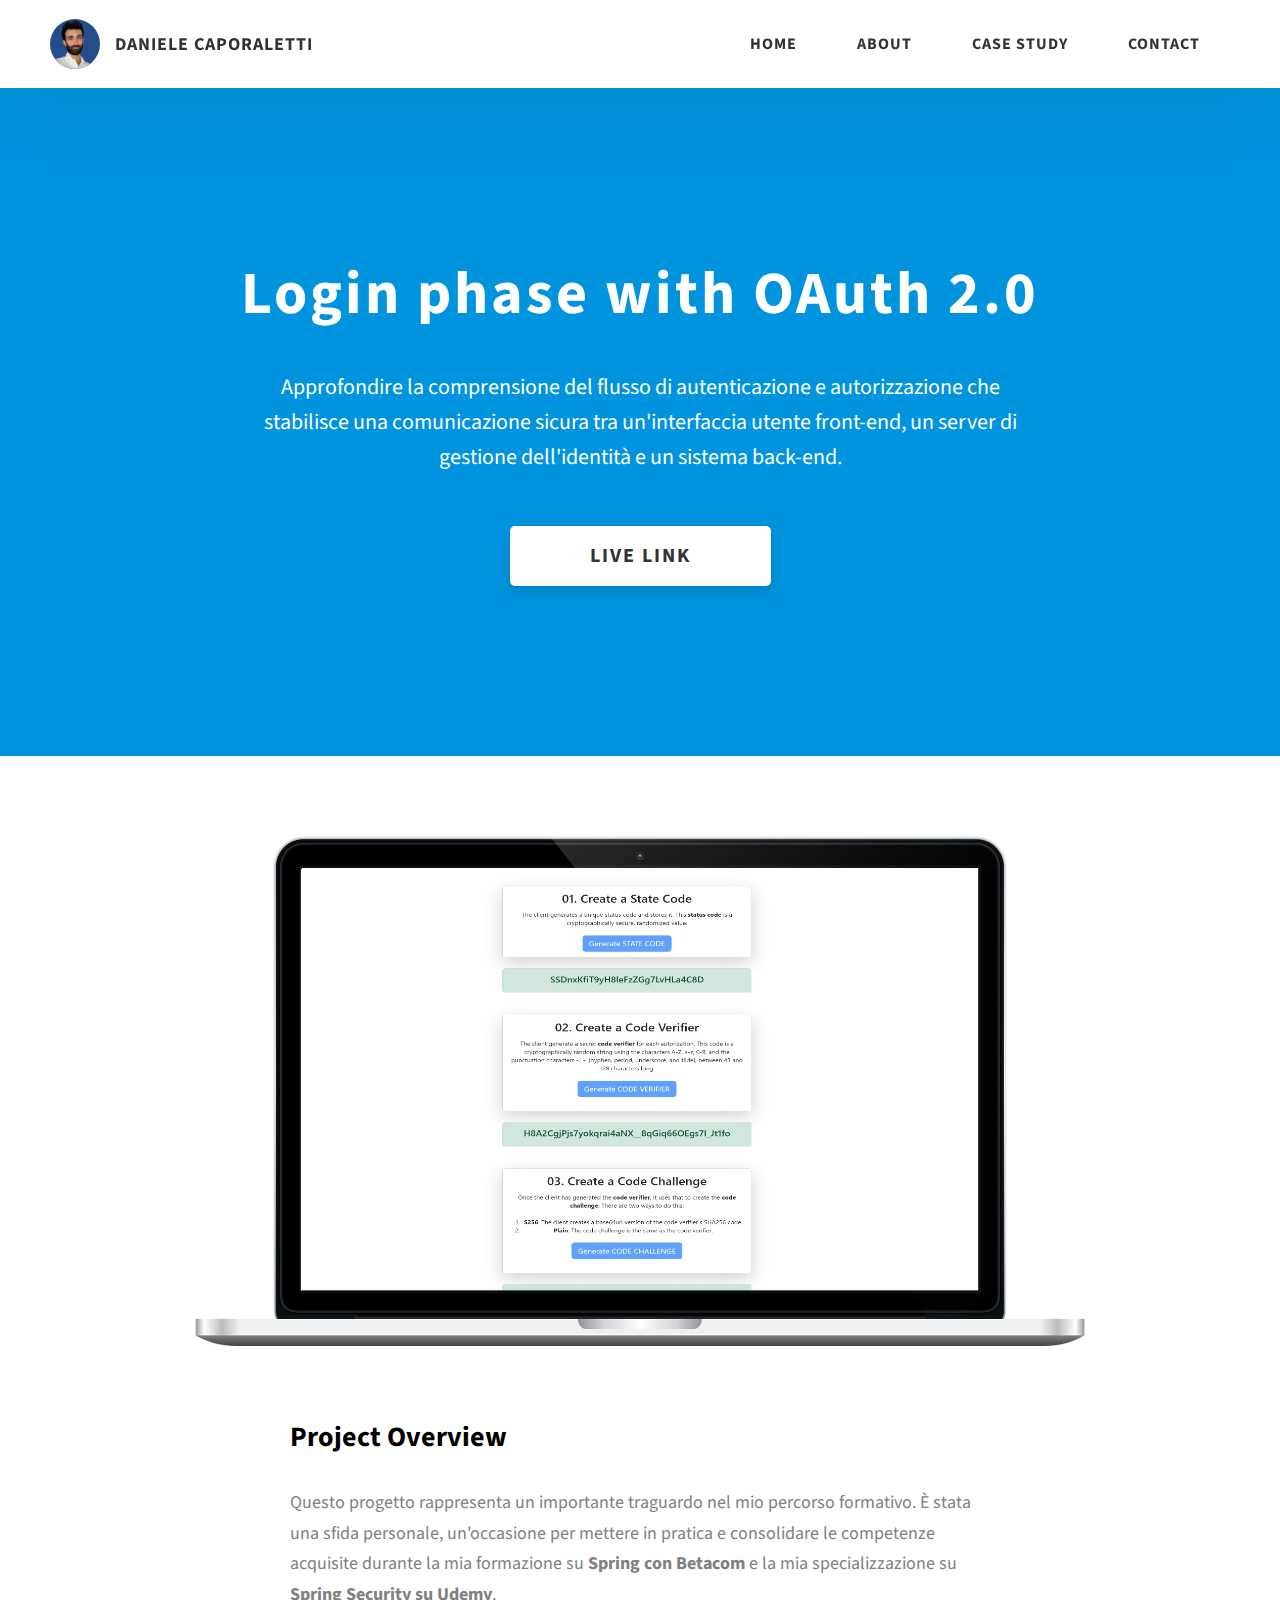
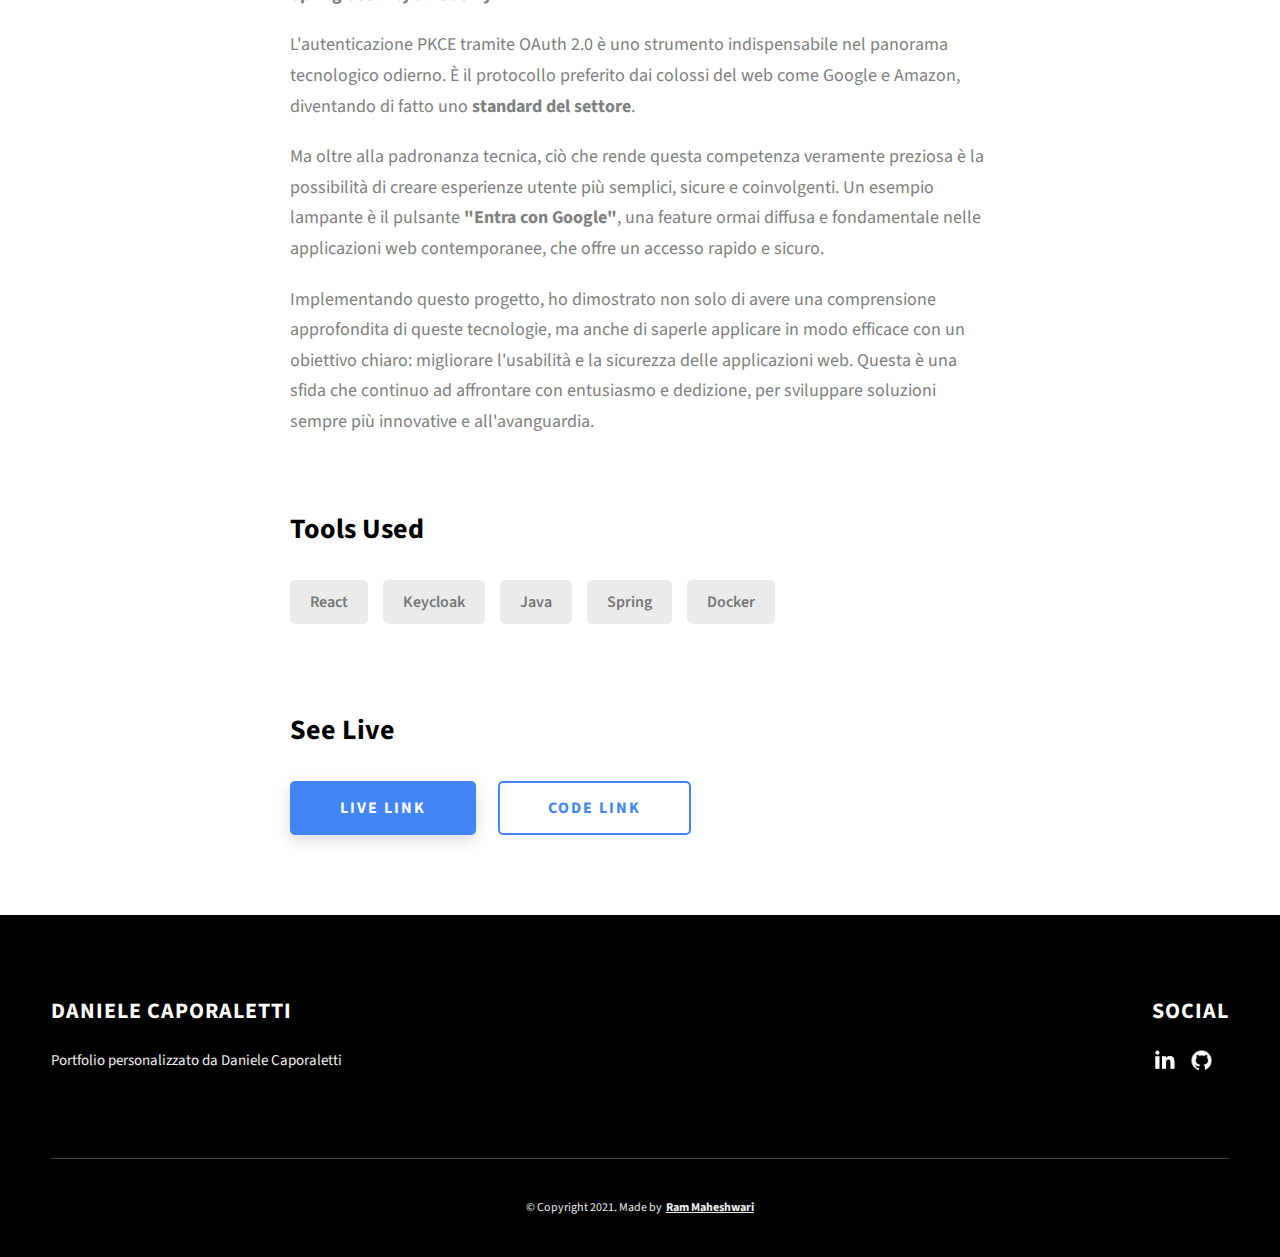
==== commit 30a3fe9b: "add project-1" ====
--- a/project-1.html
+++ b/project-1.html
@@ -39,11 +39,11 @@
             </li>
             <li class="header__link-wrapper">
               <a href="./index.html#projects" class="header__link">
-                Progetti
+                Case Study
               </a>
             </li>
             <li class="header__link-wrapper">
-              <a href="./index.html#contact" class="header__link"> Contatti </a>
+              <a href="./index.html#contact" class="header__link"> Contact </a>
             </li>
           </ul>
           <div class="header__main-ham-menu-cont">
@@ -84,14 +84,14 @@
     </header>
     <section class="project-cs-hero">
       <div class="project-cs-hero__content">
-        <h1 class="heading-primary">Money Tracker</h1>
+        <h1 class="heading-primary">Login phase with OAuth 2.0</h1>
         <div class="project-cs-hero__info">
           <p class="text-primary">
-            Gestionale delle finanze personali
+            Approfondire la comprensione del flusso di autenticazione e autorizzazione che stabilisce una comunicazione sicura tra un'interfaccia utente front-end, un server di gestione dell'identità e un sistema back-end.
           </p>
         </div>
         <div class="project-cs-hero__cta">
-          <a href="http://finanze.danielecaporaletti.it/login" class="btn btn--bg" target="_blank">Live Link</a>
+          <a href="http://pkce.danielecaporaletti.it" class="btn btn--bg" target="_blank">Live Link</a>
         </div>
       </div>
     </section>
@@ -100,54 +100,48 @@
         <div class="project-details__content">
           <div class="project-details__showcase-img-cont">
             <img
-              src="./assets/jpeg/project-finanze-personali.jpg"
+              src="./assets/jpeg/project-pkce1.jpeg"
               alt="Project Image"
               class="project-details__showcase-img"
             />
           </div>
           <div class="project-details__content-main">
-            <!--
+            
             <div class="project-details__desc">
               <h3 class="project-details__content-title">Project Overview</h3>
               <p class="project-details__desc-para">
-                Lorem ipsum dolor sit amet consectetur adipisicing elit. Neque
-                alias tenetur minus quaerat aliquid, aut provident blanditiis,
-                deleniti aspernatur ipsam eaque veniam voluptatem corporis vitae
-                mollitia laborum corrupti ullam rem. Lorem ipsum dolor sit amet
-                consectetur adipisicing elit. Neque alias tenetur minus quaerat
-                aliquid, aut provident blanditiis, deleniti aspernatur ipsam
-                eaque veniam voluptatem corporis vitae mollitia laborum corrupti
-                ullam rem?
+                Questo progetto rappresenta un importante traguardo nel mio percorso formativo. È stata una sfida personale, un'occasione per mettere in pratica e consolidare le competenze acquisite durante la mia formazione su <b>Spring con Betacom</b> e la mia specializzazione su <b>Spring Security su Udemy</b>.              </p>
+              <p class="project-details__desc-para">
+                L'autenticazione PKCE tramite OAuth 2.0 è uno strumento indispensabile nel panorama tecnologico odierno. È il protocollo preferito dai colossi del web come Google e Amazon, diventando di fatto uno <b>standard del settore</b>.              
               </p>
               <p class="project-details__desc-para">
-                Lorem ipsum dolor sit amet consectetur adipisicing elit. Neque
-                alias tenetur minus quaerat aliquid, aut provident blanditiis,
-                deleniti aspernatur ipsam eaque veniam voluptatem corporis vitae
-                mollitia laborum corrupti ullam rem?
+                Ma oltre alla padronanza tecnica, ciò che rende questa competenza veramente preziosa è la possibilità di creare esperienze utente più semplici, sicure e coinvolgenti. Un esempio lampante è il pulsante <b>"Entra con Google"</b>, una feature ormai diffusa e fondamentale nelle applicazioni web contemporanee, che offre un accesso rapido e sicuro.
               </p>
-            -->
+              <p class="project-details__desc-para">
+                Implementando questo progetto, ho dimostrato non solo di avere una comprensione approfondita di queste tecnologie, ma anche di saperle applicare in modo efficace con un obiettivo chiaro: migliorare l'usabilità e la sicurezza delle applicazioni web. Questa è una sfida che continuo ad affrontare con entusiasmo e dedizione, per sviluppare soluzioni sempre più innovative e all'avanguardia.              
+              </p>
+            
             </div>
             <div class="project-details__tools-used">
               <h3 class="project-details__content-title">Tools Used</h3>
               <div class="skills">
-                <div class="skills__skill">HTML</div>
-                <div class="skills__skill">CSS</div>
-                <div class="skills__skill">JavaScript</div>
                 <div class="skills__skill">React</div>
+                <div class="skills__skill">Keycloak</div>
                 <div class="skills__skill">Java</div>
-                <div class="skills__skill">Spring Boot</div>
+                <div class="skills__skill">Spring</div>
+                <div class="skills__skill">Docker</div>
               </div>
             </div>
             <div class="project-details__links">
               <h3 class="project-details__content-title">See Live</h3>
               <a
-                href="http://finanze.danielecaporaletti.it/login"
+                href="http://pkce.danielecaporaletti.it"
                 class="btn btn--med btn--theme project-details__links-btn"
                 target="_blank"
                 >Live Link</a
               >
               <a
-                href="https://github.com/danielecaporaletti/FinanzeMonitor"
+                href="https://github.com/danielecaporaletti/React-Keycloak-Spring"
                 class="btn btn--med btn--theme-inv project-details__links-btn"
                 target="_blank"
                 >Code Link</a
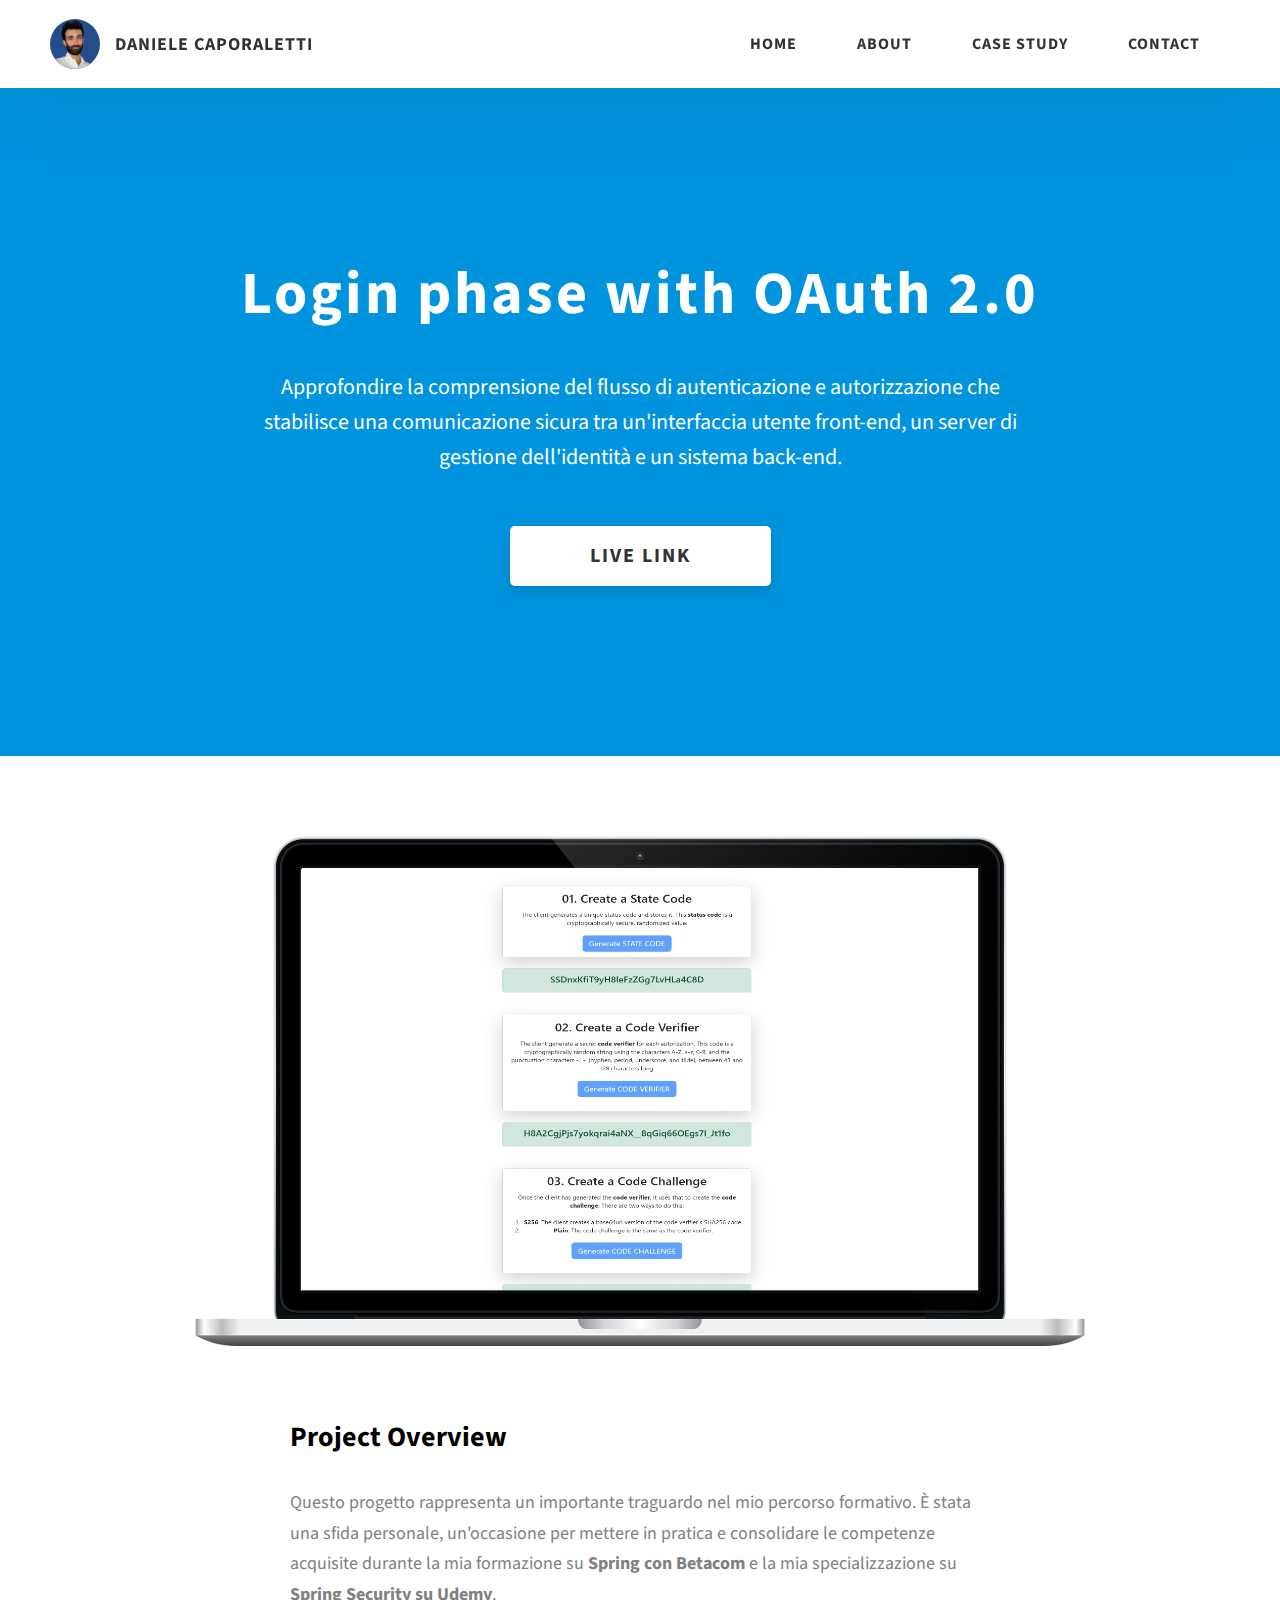
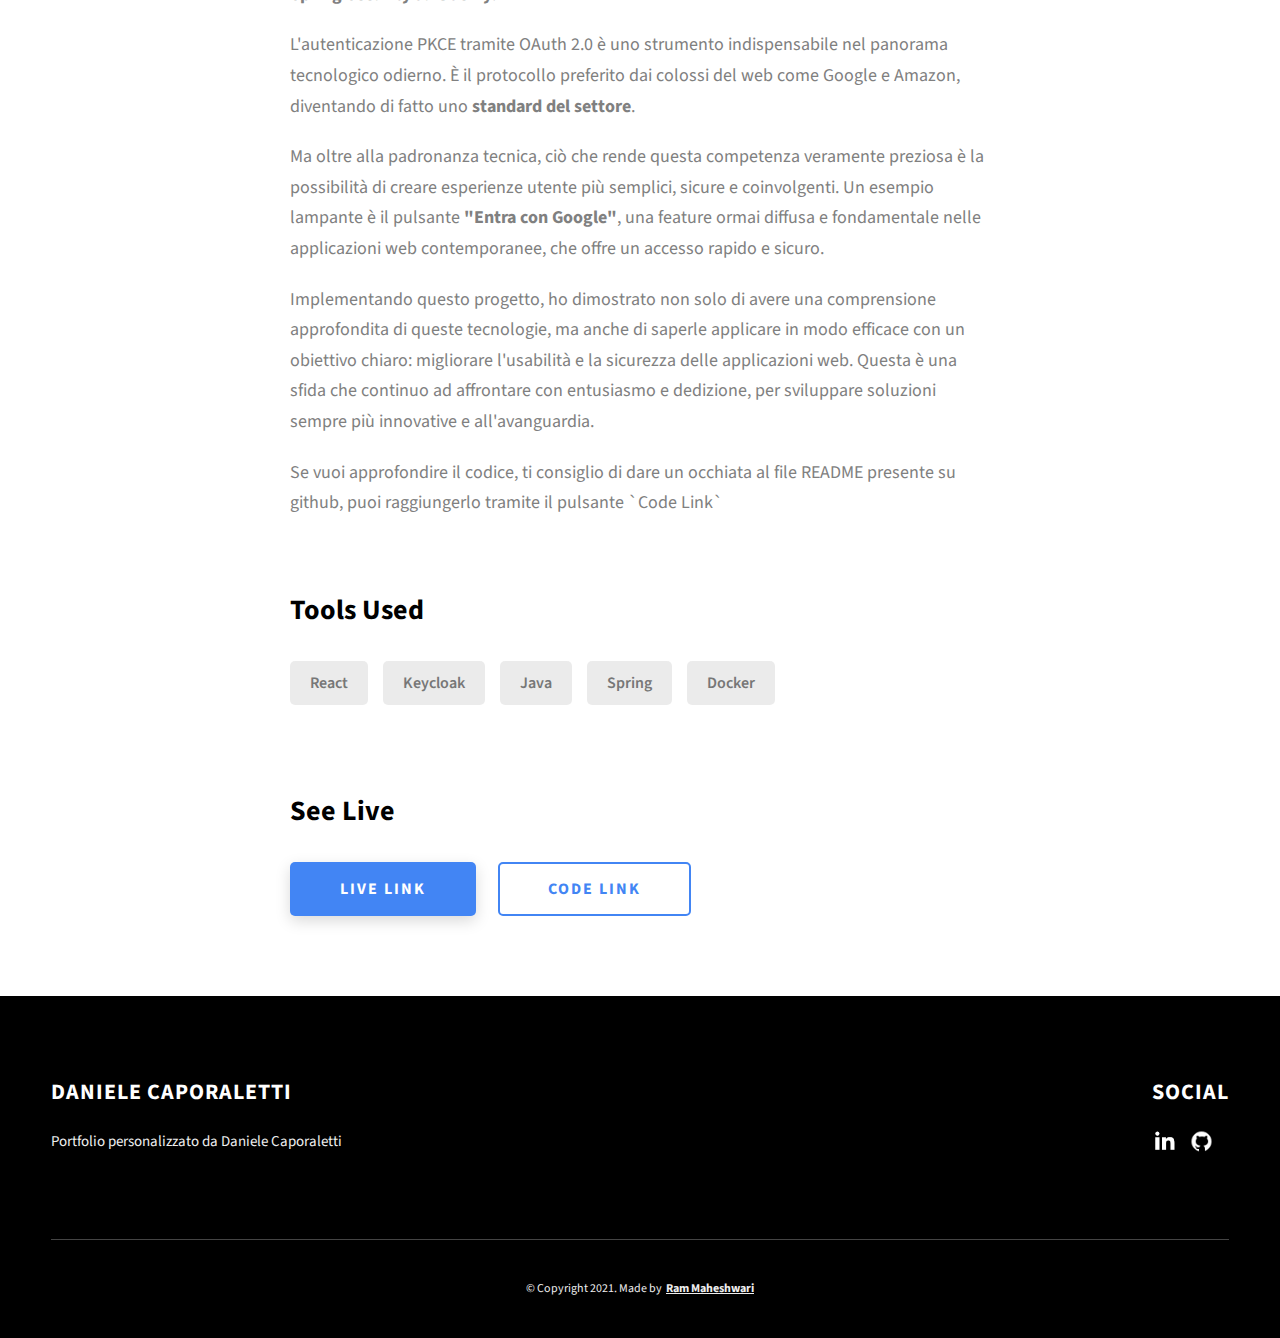
==== commit 70b8143d: "add readme in ghithub" ====
--- a/project-1.html
+++ b/project-1.html
@@ -119,6 +119,9 @@
               </p>
               <p class="project-details__desc-para">
                 Implementando questo progetto, ho dimostrato non solo di avere una comprensione approfondita di queste tecnologie, ma anche di saperle applicare in modo efficace con un obiettivo chiaro: migliorare l'usabilità e la sicurezza delle applicazioni web. Questa è una sfida che continuo ad affrontare con entusiasmo e dedizione, per sviluppare soluzioni sempre più innovative e all'avanguardia.              
+              </p>              
+              <p class="project-details__desc-para">
+                Se vuoi approfondire il codice, ti consiglio di dare un occhiata al file README presente su github, puoi raggiungerlo tramite il pulsante `Code Link`
               </p>
             
             </div>
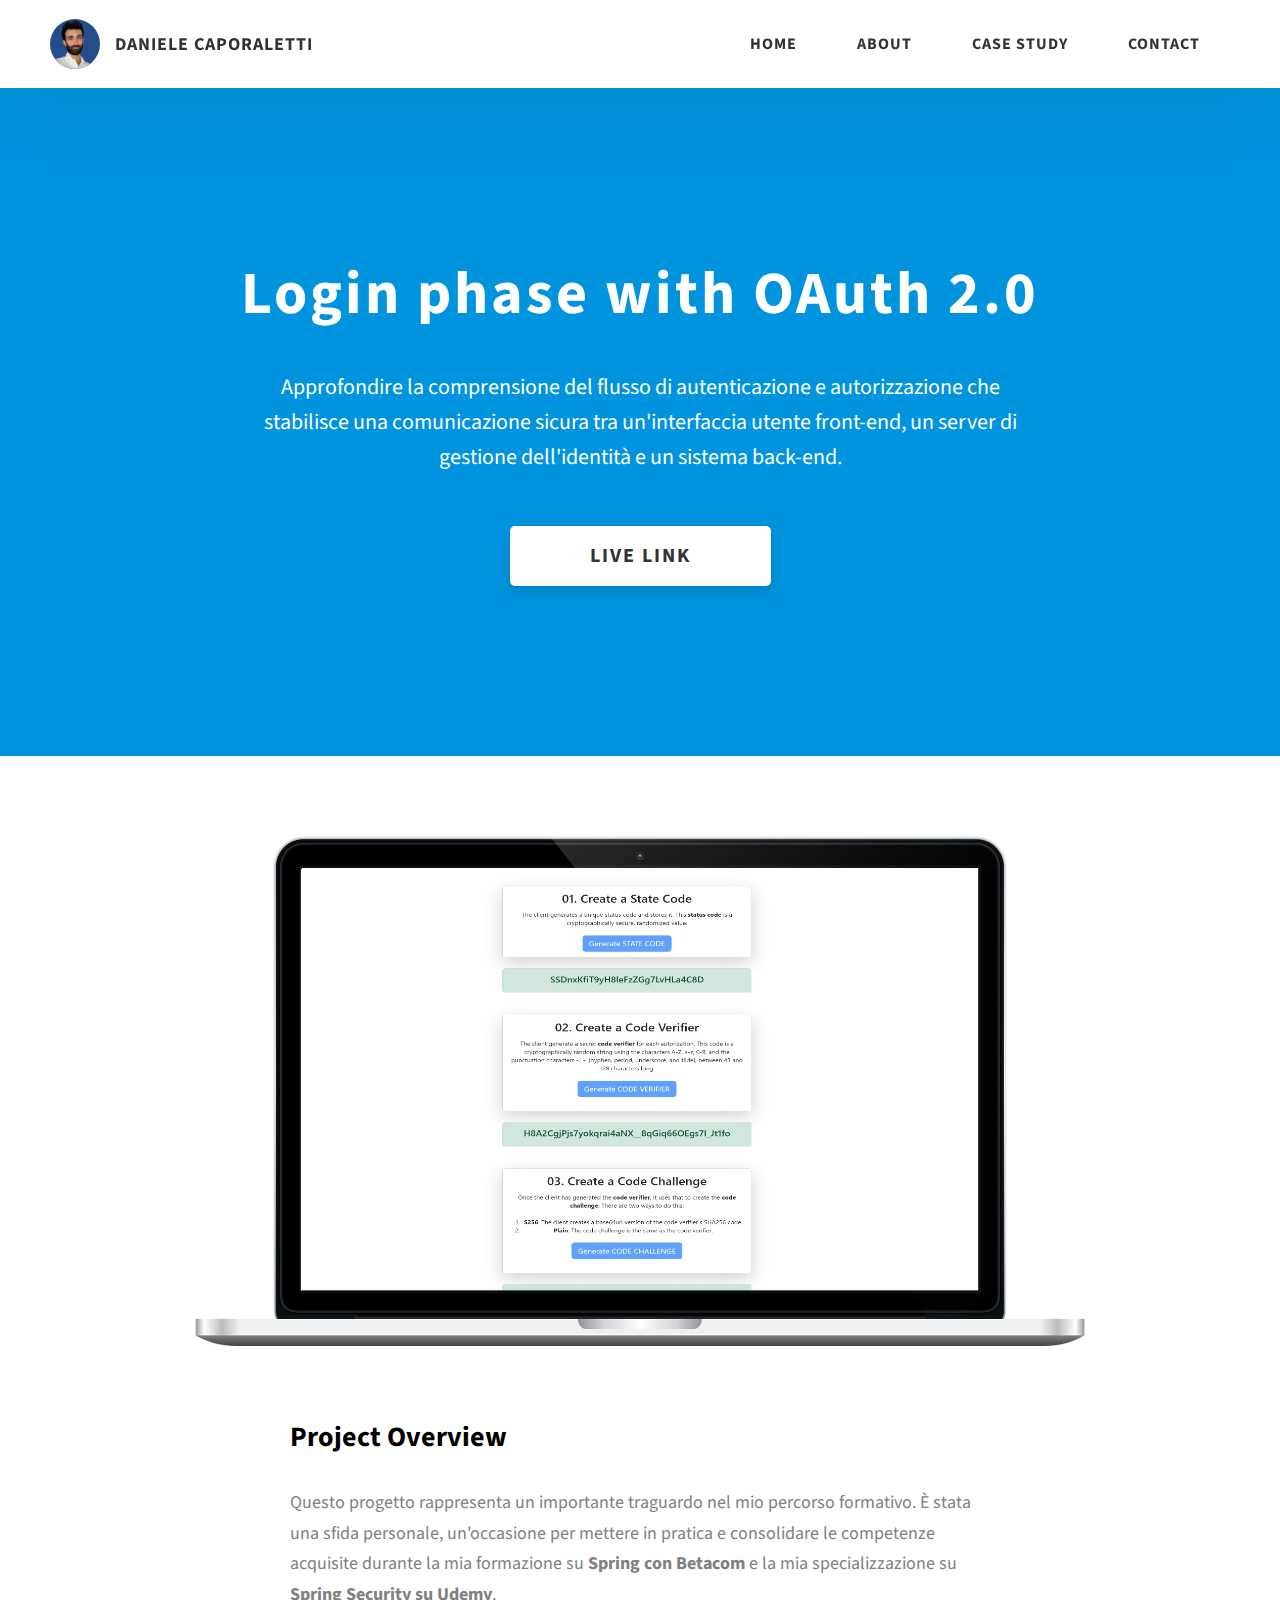
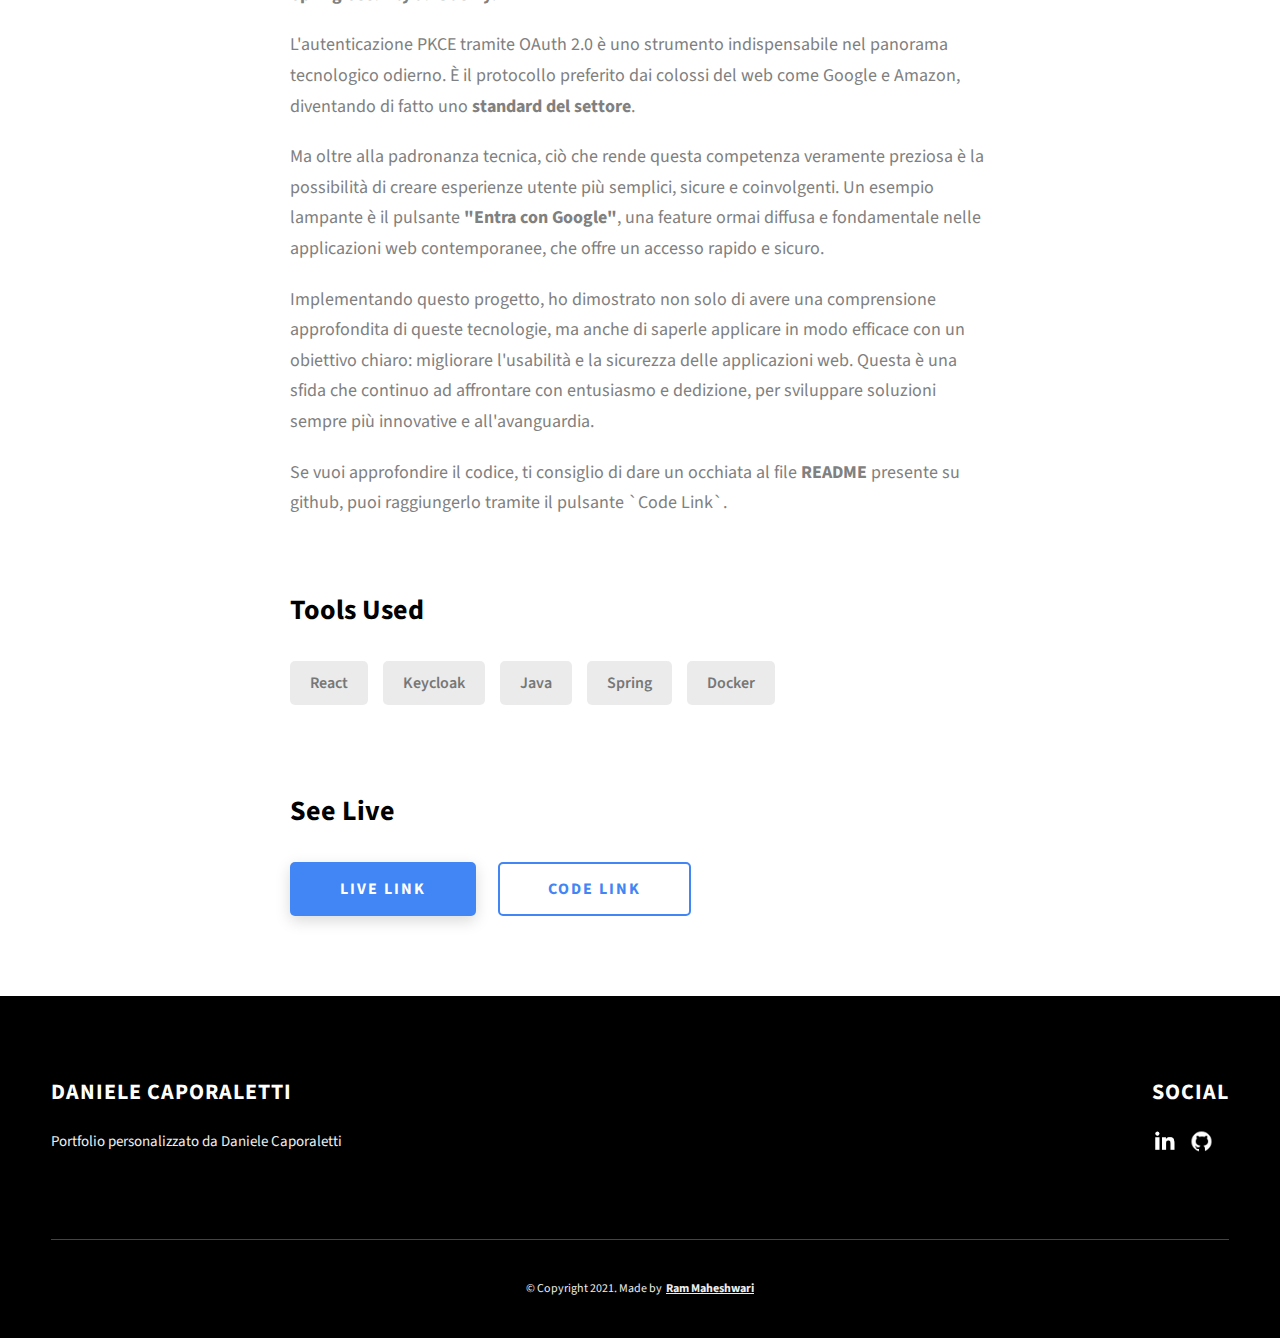
==== commit ceaf2423: "add third project" ====
--- a/project-1.html
+++ b/project-1.html
@@ -121,7 +121,7 @@
                 Implementando questo progetto, ho dimostrato non solo di avere una comprensione approfondita di queste tecnologie, ma anche di saperle applicare in modo efficace con un obiettivo chiaro: migliorare l'usabilità e la sicurezza delle applicazioni web. Questa è una sfida che continuo ad affrontare con entusiasmo e dedizione, per sviluppare soluzioni sempre più innovative e all'avanguardia.              
               </p>              
               <p class="project-details__desc-para">
-                Se vuoi approfondire il codice, ti consiglio di dare un occhiata al file README presente su github, puoi raggiungerlo tramite il pulsante `Code Link`
+                Se vuoi approfondire il codice, ti consiglio di dare un occhiata al file <b>README</b> presente su github, puoi raggiungerlo tramite il pulsante `Code Link`.
               </p>
             
             </div>
